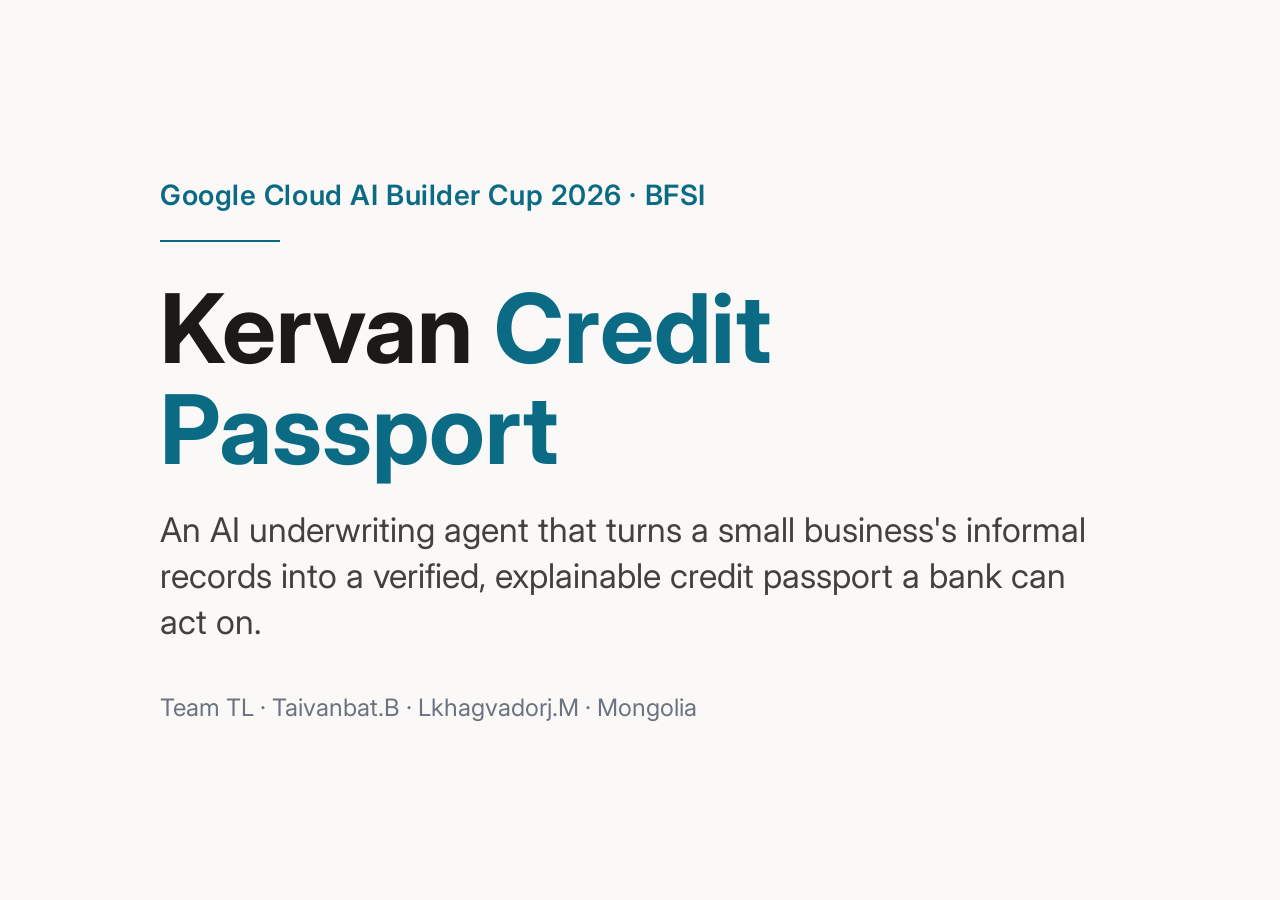
==== submission/video/title.html @ 270c6266 "Demo video: automated Playwright recording with ElevenLabs narration (3:19)" ====
<!doctype html>
<html lang="en"><head><meta charset="utf-8"><title>Kervan Credit Passport</title>
<link href="https://fonts.googleapis.com/css2?family=Inter:wght@400;600;700&display=swap" rel="stylesheet">
<style>
  html,body{margin:0;height:100%;background:#faf9f7;color:#1c1917;font-family:Inter,"Segoe UI",system-ui,sans-serif}
  .wrap{height:100%;display:flex;flex-direction:column;justify-content:center;padding:0 160px;box-sizing:border-box}
  .k{font-size:28px;font-weight:600;color:#0b6b85;letter-spacing:.02em;margin-bottom:28px;opacity:0;animation:up .8s .2s forwards}
  h1{font-size:96px;font-weight:700;line-height:1.05;margin:0 0 28px;opacity:0;animation:up .8s .5s forwards}
  h1 span{color:#0b6b85}
  p{font-size:34px;line-height:1.35;max-width:1300px;margin:0 0 48px;color:#44403c;opacity:0;animation:up .8s .9s forwards}
  .meta{font-size:24px;color:#6b7280;opacity:0;animation:up .8s 1.3s forwards}
  .rule{height:2px;width:120px;background:#0b6b85;margin:0 0 36px;opacity:0;animation:up .8s .35s forwards}
  @keyframes up{from{opacity:0;transform:translateY(10px)}to{opacity:1;transform:none}}
</style></head>
<body><div class="wrap">
  <div class="k">Google Cloud AI Builder Cup 2026 · BFSI</div>
  <div class="rule"></div>
  <h1>Kervan <span>Credit Passport</span></h1>
  <p>An AI underwriting agent that turns a small business's informal records into a verified, explainable credit passport a bank can act on.</p>
  <div class="meta">Team TL · Taivanbat.B · Lkhagvadorj.M · Mongolia</div>
</div></body></html>
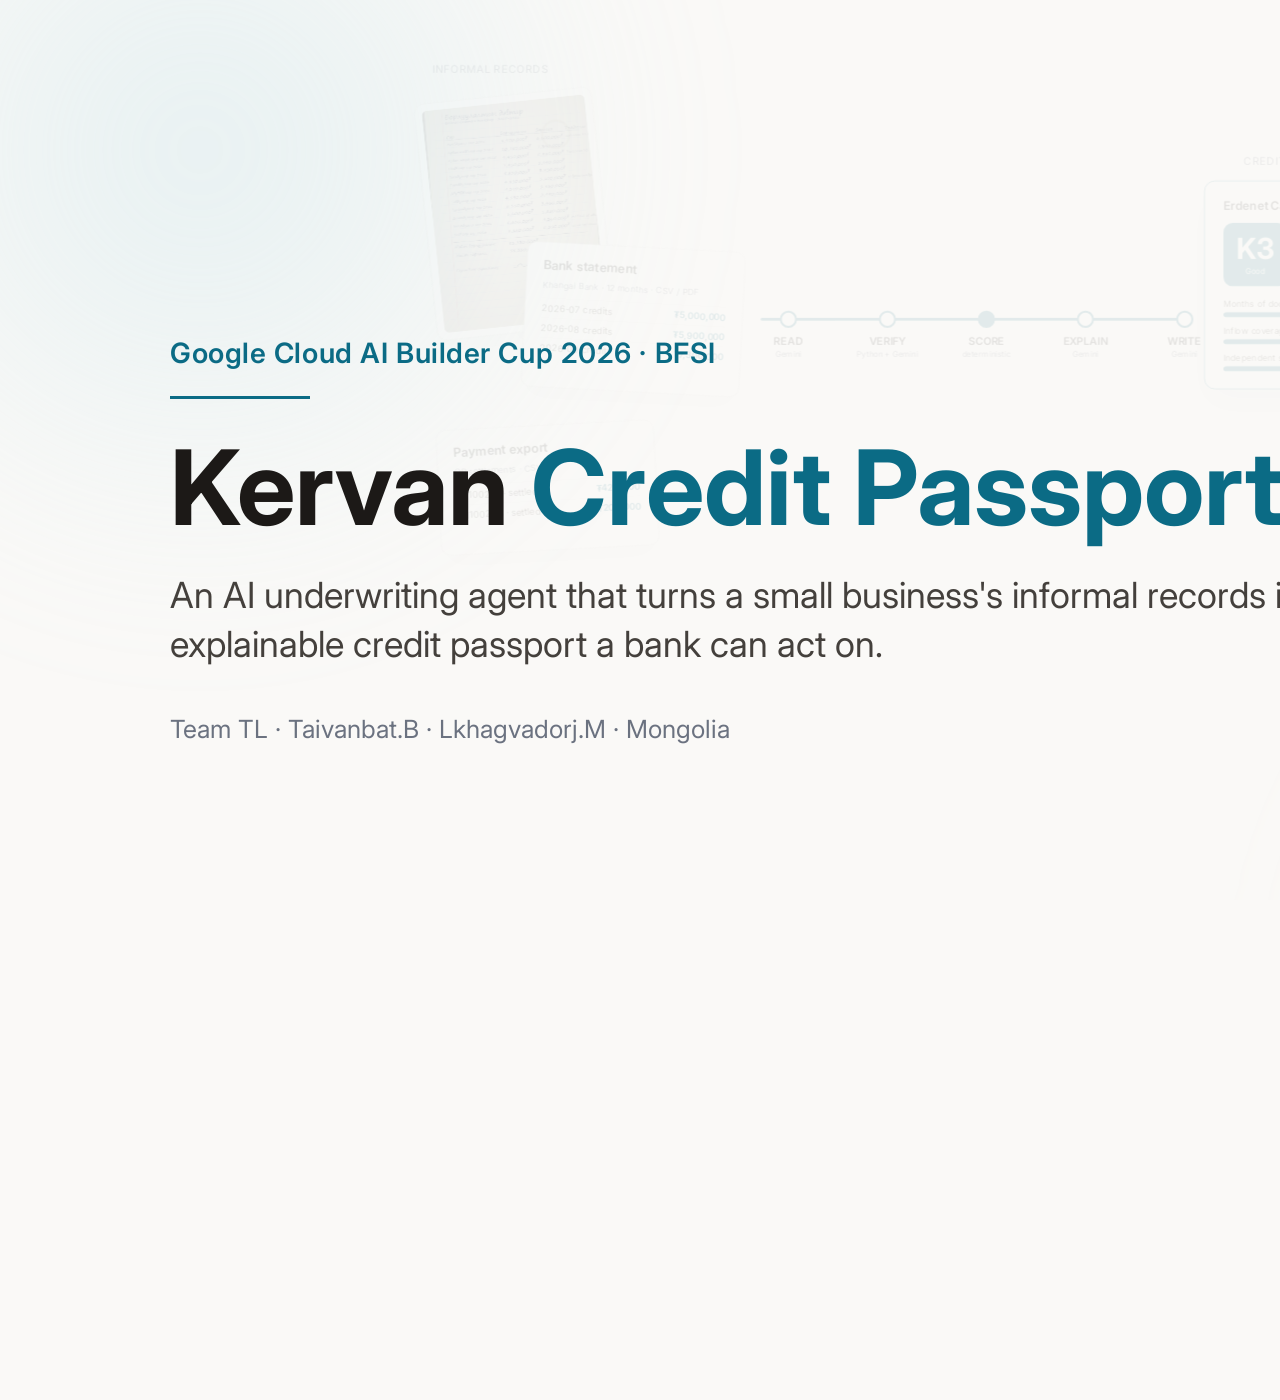
==== commit 24f3a6c9: "Demo video: animated intro, female narration, neutral fixture bank labels" ====
--- a/submission/video/title.html
+++ b/submission/video/title.html
@@ -2,20 +2,117 @@
 <html lang="en"><head><meta charset="utf-8"><title>Kervan Credit Passport</title>
 <link href="https://fonts.googleapis.com/css2?family=Inter:wght@400;600;700&display=swap" rel="stylesheet">
 <style>
-  html,body{margin:0;height:100%;background:#faf9f7;color:#1c1917;font-family:Inter,"Segoe UI",system-ui,sans-serif}
-  .wrap{height:100%;display:flex;flex-direction:column;justify-content:center;padding:0 160px;box-sizing:border-box}
-  .k{font-size:28px;font-weight:600;color:#0b6b85;letter-spacing:.02em;margin-bottom:28px;opacity:0;animation:up .8s .2s forwards}
-  h1{font-size:96px;font-weight:700;line-height:1.05;margin:0 0 28px;opacity:0;animation:up .8s .5s forwards}
-  h1 span{color:#0b6b85}
-  p{font-size:34px;line-height:1.35;max-width:1300px;margin:0 0 48px;color:#44403c;opacity:0;animation:up .8s .9s forwards}
-  .meta{font-size:24px;color:#6b7280;opacity:0;animation:up .8s 1.3s forwards}
-  .rule{height:2px;width:120px;background:#0b6b85;margin:0 0 36px;opacity:0;animation:up .8s .35s forwards}
-  @keyframes up{from{opacity:0;transform:translateY(10px)}to{opacity:1;transform:none}}
+  :root{--ink:#1c1917;--muted:#6b7280;--accent:#0b6b85;--line:#e7e5e4;--bg:#faf9f7}
+  html,body{margin:0;height:100%;background:var(--bg);color:var(--ink);font-family:Inter,"Segoe UI",system-ui,sans-serif;overflow:hidden}
+  .stage{position:relative;width:1920px;height:1080px}
+  /* soft drifting background */
+  .blob{position:absolute;border-radius:50%;filter:blur(90px);opacity:.35;pointer-events:none}
+  .b1{width:900px;height:900px;left:-250px;top:-300px;background:radial-gradient(circle,#bfe0e8 0%,rgba(191,224,232,0) 70%);animation:drift1 18s ease-in-out infinite alternate}
+  .b2{width:800px;height:800px;right:-200px;bottom:-320px;background:radial-gradient(circle,#f3e6d0 0%,rgba(243,230,208,0) 70%);animation:drift2 22s ease-in-out infinite alternate}
+  @keyframes drift1{to{transform:translate(120px,80px)}}
+  @keyframes drift2{to{transform:translate(-140px,-60px)}}
+
+  /* ---------- scene: records -> pipeline -> passport ---------- */
+  .scene{position:absolute;inset:0;transform-origin:50% 42%;animation:recede 1.4s cubic-bezier(.2,.8,.2,1) 7.2s both}
+  @keyframes recede{to{transform:scale(.66) translateY(-290px);opacity:.1}}
+  .doc{position:absolute;background:#fff;border:1.5px solid var(--line);border-radius:14px;box-shadow:0 18px 40px rgba(28,25,23,.08);opacity:0;animation:slide .9s cubic-bezier(.2,.8,.2,1) both}
+  @keyframes slide{from{opacity:0;transform:translateX(-220px) rotate(var(--r,0deg))}to{opacity:1;transform:translateX(0) rotate(var(--r,0deg))}}
+  .d1{left:150px;top:200px;width:270px;height:360px;--r:-6deg;animation-delay:.25s;overflow:hidden;padding:10px;box-sizing:border-box}
+  .d1 img{width:100%;height:100%;object-fit:cover;border-radius:8px}
+  .d2{left:300px;top:430px;width:330px;height:220px;--r:3deg;animation-delay:.55s;padding:22px 24px;box-sizing:border-box}
+  .d3{left:170px;top:700px;width:330px;height:190px;--r:-3deg;animation-delay:.85s;padding:22px 24px;box-sizing:border-box}
+  .doc h4{margin:0 0 10px;font-size:19px;font-weight:600}
+  .doc .k{font-size:13px;color:var(--muted);margin-bottom:12px}
+  .row{display:flex;justify-content:space-between;font-size:14px;color:#44403c;border-top:1px solid var(--line);padding:6px 0}
+  .row b{color:var(--accent);font-weight:600}
+  .lbl{position:absolute;font-size:16px;color:var(--muted);letter-spacing:.06em;text-transform:uppercase;opacity:0;animation:fade .6s both}
+  .lbl.in{left:160px;top:150px;animation-delay:.2s}
+  .lbl.out{left:1390px;top:290px;animation-delay:3.6s}
+  @keyframes fade{to{opacity:1}}
+
+  svg.flow{position:absolute;left:0;top:0;width:1920px;height:1080px}
+  .flow path{fill:none;stroke:var(--accent);stroke-width:4;stroke-linecap:round;stroke-dasharray:720;stroke-dashoffset:720;animation:draw 1.5s ease-in-out 1.7s forwards}
+  @keyframes draw{to{stroke-dashoffset:0}}
+  .step{position:absolute;top:527px;transform:translate(-50%,0) scale(.3);opacity:0;animation:pop .45s cubic-bezier(.2,.9,.3,1.3) both;text-align:center}
+  .step i{display:block;width:26px;height:26px;border-radius:50%;background:#fff;border:3px solid var(--accent);margin:0 auto 10px;box-sizing:border-box}
+  .step.score i{background:var(--accent)}
+  .step span{font-size:16px;font-weight:600;color:var(--ink)}
+  .step small{display:block;font-size:12px;color:var(--muted);margin-top:2px}
+  @keyframes pop{to{opacity:1;transform:translate(-50%,0) scale(1)}}
+
+  .passport{position:absolute;left:1330px;top:330px;width:440px;background:#fff;border:1.5px solid var(--accent);border-radius:16px;padding:26px 28px;box-sizing:border-box;box-shadow:0 24px 50px rgba(11,107,133,.12);opacity:0;transform:translateY(16px) scale(.96);animation:card .8s cubic-bezier(.2,.8,.2,1) 3.7s both}
+  @keyframes card{to{opacity:1;transform:none}}
+  .passport .h{font-size:18px;font-weight:600;margin-bottom:16px}
+  .grade{display:flex;align-items:center;gap:18px;margin-bottom:18px}
+  .badge{width:96px;height:96px;border-radius:14px;background:var(--accent);color:#fff;display:flex;flex-direction:column;align-items:center;justify-content:center;transform:scale(.4);opacity:0;animation:pop2 .6s cubic-bezier(.2,.9,.3,1.4) 4.1s both}
+  .badge b{font-size:44px;line-height:1}.badge small{font-size:12px;opacity:.9;margin-top:4px}
+  @keyframes pop2{to{opacity:1;transform:none}}
+  .kpi{font-size:13px;color:var(--muted)}.kpi b{display:block;font-size:22px;color:var(--ink);font-weight:700;margin-top:2px}
+  .bar{margin-top:12px}.bar .t{display:flex;justify-content:space-between;font-size:13px;color:#44403c;margin-bottom:5px}
+  .bar .track{height:8px;background:#f0ede8;border-radius:4px;overflow:hidden}
+  .bar .fill{height:100%;background:var(--accent);border-radius:4px;width:0;animation:fill 1.1s cubic-bezier(.2,.8,.2,1) both}
+  @keyframes fill{to{width:var(--w)}}
+
+  /* ---------- title ---------- */
+  .title{position:absolute;left:0;right:0;top:0;bottom:0;display:flex;flex-direction:column;justify-content:center;padding:0 170px;box-sizing:border-box;pointer-events:none}
+  .title .k{font-size:28px;font-weight:600;color:var(--accent);letter-spacing:.02em;margin-bottom:26px;opacity:0;animation:up .8s 7.9s both}
+  .title .rule{height:3px;width:0;background:var(--accent);margin-bottom:34px;animation:grow .9s cubic-bezier(.2,.8,.2,1) 8.1s both}
+  @keyframes grow{to{width:140px}}
+  .title h1{font-size:104px;font-weight:700;line-height:1.04;margin:0 0 30px;opacity:0;animation:up .9s 8.3s both}
+  .title h1 span{color:var(--accent)}
+  .title p{font-size:36px;line-height:1.35;max-width:1360px;margin:0 0 46px;color:#44403c;opacity:0;animation:up .9s 8.9s both}
+  .title .meta{font-size:25px;color:var(--muted);opacity:0;animation:up .9s 9.5s both}
+  @keyframes up{from{opacity:0;transform:translateY(14px)}to{opacity:1;transform:none}}
 </style></head>
-<body><div class="wrap">
-  <div class="k">Google Cloud AI Builder Cup 2026 · BFSI</div>
-  <div class="rule"></div>
-  <h1>Kervan <span>Credit Passport</span></h1>
-  <p>An AI underwriting agent that turns a small business's informal records into a verified, explainable credit passport a bank can act on.</p>
-  <div class="meta">Team TL · Taivanbat.B · Lkhagvadorj.M · Mongolia</div>
-</div></body></html>
+<body><div class="stage">
+  <div class="blob b1"></div><div class="blob b2"></div>
+
+  <div class="scene">
+    <div class="lbl in">Informal records</div>
+    <div class="doc d1"><img src="../../fixtures/personas/persona_a/sales_ledger.jpg" alt="Handwritten ledger"></div>
+    <div class="doc d2"><h4>Bank statement</h4><div class="k">Khangai Bank · 12 months · CSV / PDF</div>
+      <div class="row"><span>2026-07 credits</span><b>₮5,000,000</b></div><div class="row"><span>2026-08 credits</span><b>₮5,900,000</b></div><div class="row"><span>2026-09 credits</span><b>₮7,300,000</b></div></div>
+    <div class="doc d3"><h4>Payment export</h4><div class="k">QR settlements · CSV</div>
+      <div class="row"><span>PN100213 · settled</span><b>₮429,000</b></div><div class="row"><span>PN100224 · settled</span><b>₮208,000</b></div></div>
+
+    <svg class="flow" viewBox="0 0 1920 1080"><path d="M660 540 C 760 540, 820 540, 1310 540"/></svg>
+    <div class="step" style="left:700px;animation-delay:1.9s"><i></i><span>READ</span><small>Gemini</small></div>
+    <div class="step" style="left:850px;animation-delay:2.2s"><i></i><span>VERIFY</span><small>Python + Gemini</small></div>
+    <div class="step score" style="left:1000px;animation-delay:2.5s"><i></i><span>SCORE</span><small>deterministic</small></div>
+    <div class="step" style="left:1150px;animation-delay:2.8s"><i></i><span>EXPLAIN</span><small>Gemini</small></div>
+    <div class="step" style="left:1300px;animation-delay:3.1s"><i></i><span>WRITE</span><small>Gemini</small></div>
+
+    <div class="lbl out">Credit passport</div>
+    <div class="passport">
+      <div class="h">Erdenet Cashmere Workshop</div>
+      <div class="grade"><div class="badge"><b>K3</b><small>Good</small></div>
+        <div><div class="kpi">Points<b id="pts">0.0 / 100</b></div><div class="kpi" style="margin-top:8px">PD estimate<b id="pd">0.0%</b></div></div></div>
+      <div class="bar"><div class="t"><span>Months of documented cash flow</span><span>20 / 20</span></div><div class="track"><div class="fill" style="--w:100%;animation-delay:4.4s"></div></div></div>
+      <div class="bar"><div class="t"><span>Inflow coverage of installment</span><span>20 / 25</span></div><div class="track"><div class="fill" style="--w:80%;animation-delay:4.7s"></div></div></div>
+      <div class="bar"><div class="t"><span>Independent sources that agree</span><span>10 / 10</span></div><div class="track"><div class="fill" style="--w:100%;animation-delay:5.0s"></div></div></div>
+    </div>
+  </div>
+
+  <div class="title">
+    <div class="k">Google Cloud AI Builder Cup 2026 · BFSI</div>
+    <div class="rule"></div>
+    <h1>Kervan <span>Credit Passport</span></h1>
+    <p>An AI underwriting agent that turns a small business's informal records into a verified, explainable credit passport a bank can act on.</p>
+    <div class="meta">Team TL · Taivanbat.B · Lkhagvadorj.M · Mongolia</div>
+  </div>
+</div>
+<script>
+  // count-up for the passport numbers, synchronised with the card animation
+  function countUp(id, target, suffix, decimals, start, dur) {
+    const el = document.getElementById(id);
+    setTimeout(() => {
+      const t0 = performance.now();
+      const step = (now) => { const t = Math.min(1, (now - t0) / dur); const e = 1 - Math.pow(1 - t, 3);
+        el.textContent = (target * e).toFixed(decimals) + suffix; if (t < 1) requestAnimationFrame(step); };
+      requestAnimationFrame(step);
+    }, start);
+  }
+  countUp('pts', 70.6, ' / 100', 1, 4300, 1300);
+  countUp('pd', 4.0, '%', 1, 4500, 1100);
+</script>
+</body></html>
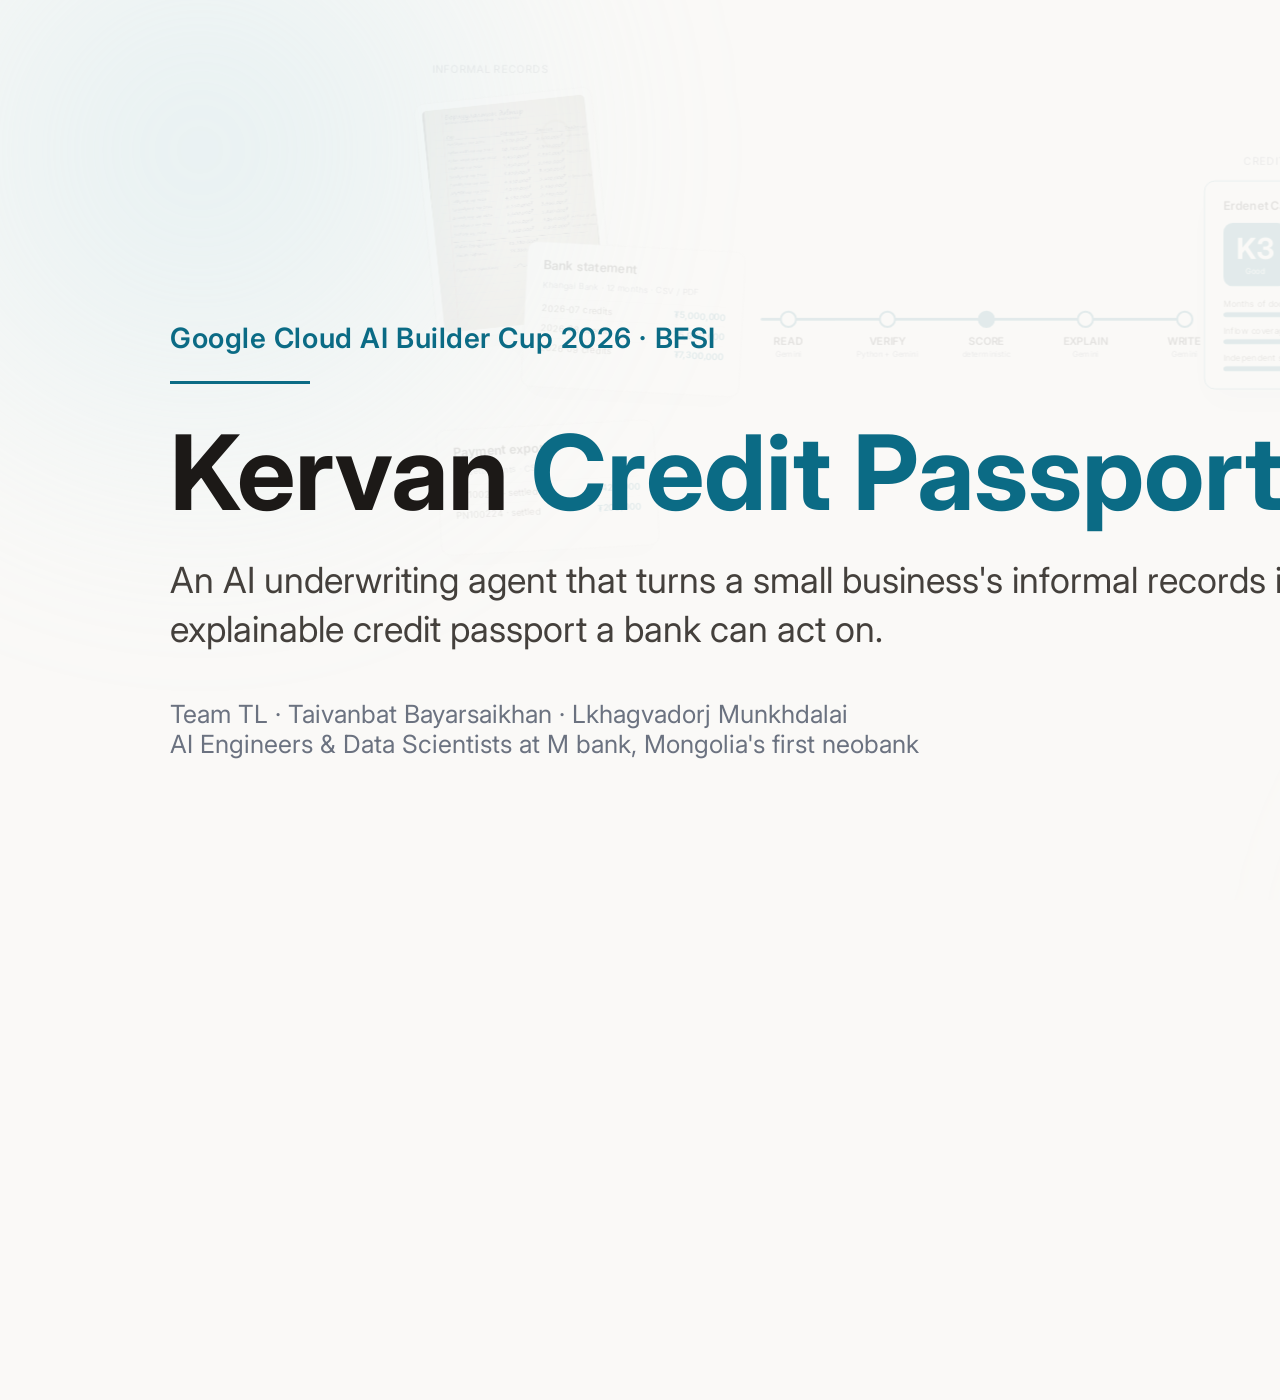
==== commit 795884cd: "Team affiliation: M bank logo and roles on title/closing slides, description and video intro" ====
--- a/submission/video/title.html
+++ b/submission/video/title.html
@@ -98,8 +98,9 @@
     <div class="rule"></div>
     <h1>Kervan <span>Credit Passport</span></h1>
     <p>An AI underwriting agent that turns a small business's informal records into a verified, explainable credit passport a bank can act on.</p>
-    <div class="meta">Team TL · Taivanbat.B · Lkhagvadorj.M · Mongolia</div>
+    <div class="meta">Team TL · Taivanbat Bayarsaikhan · Lkhagvadorj Munkhdalai<br>AI Engineers &amp; Data Scientists at M bank, Mongolia's first neobank</div>
   </div>
+  <img class="logo" src="../assets/mbank_logo.svg" alt="M bank" style="position:absolute;right:170px;top:120px;width:260px;opacity:0;animation:up .9s 9.9s both">
 </div>
 <script>
   // count-up for the passport numbers, synchronised with the card animation
